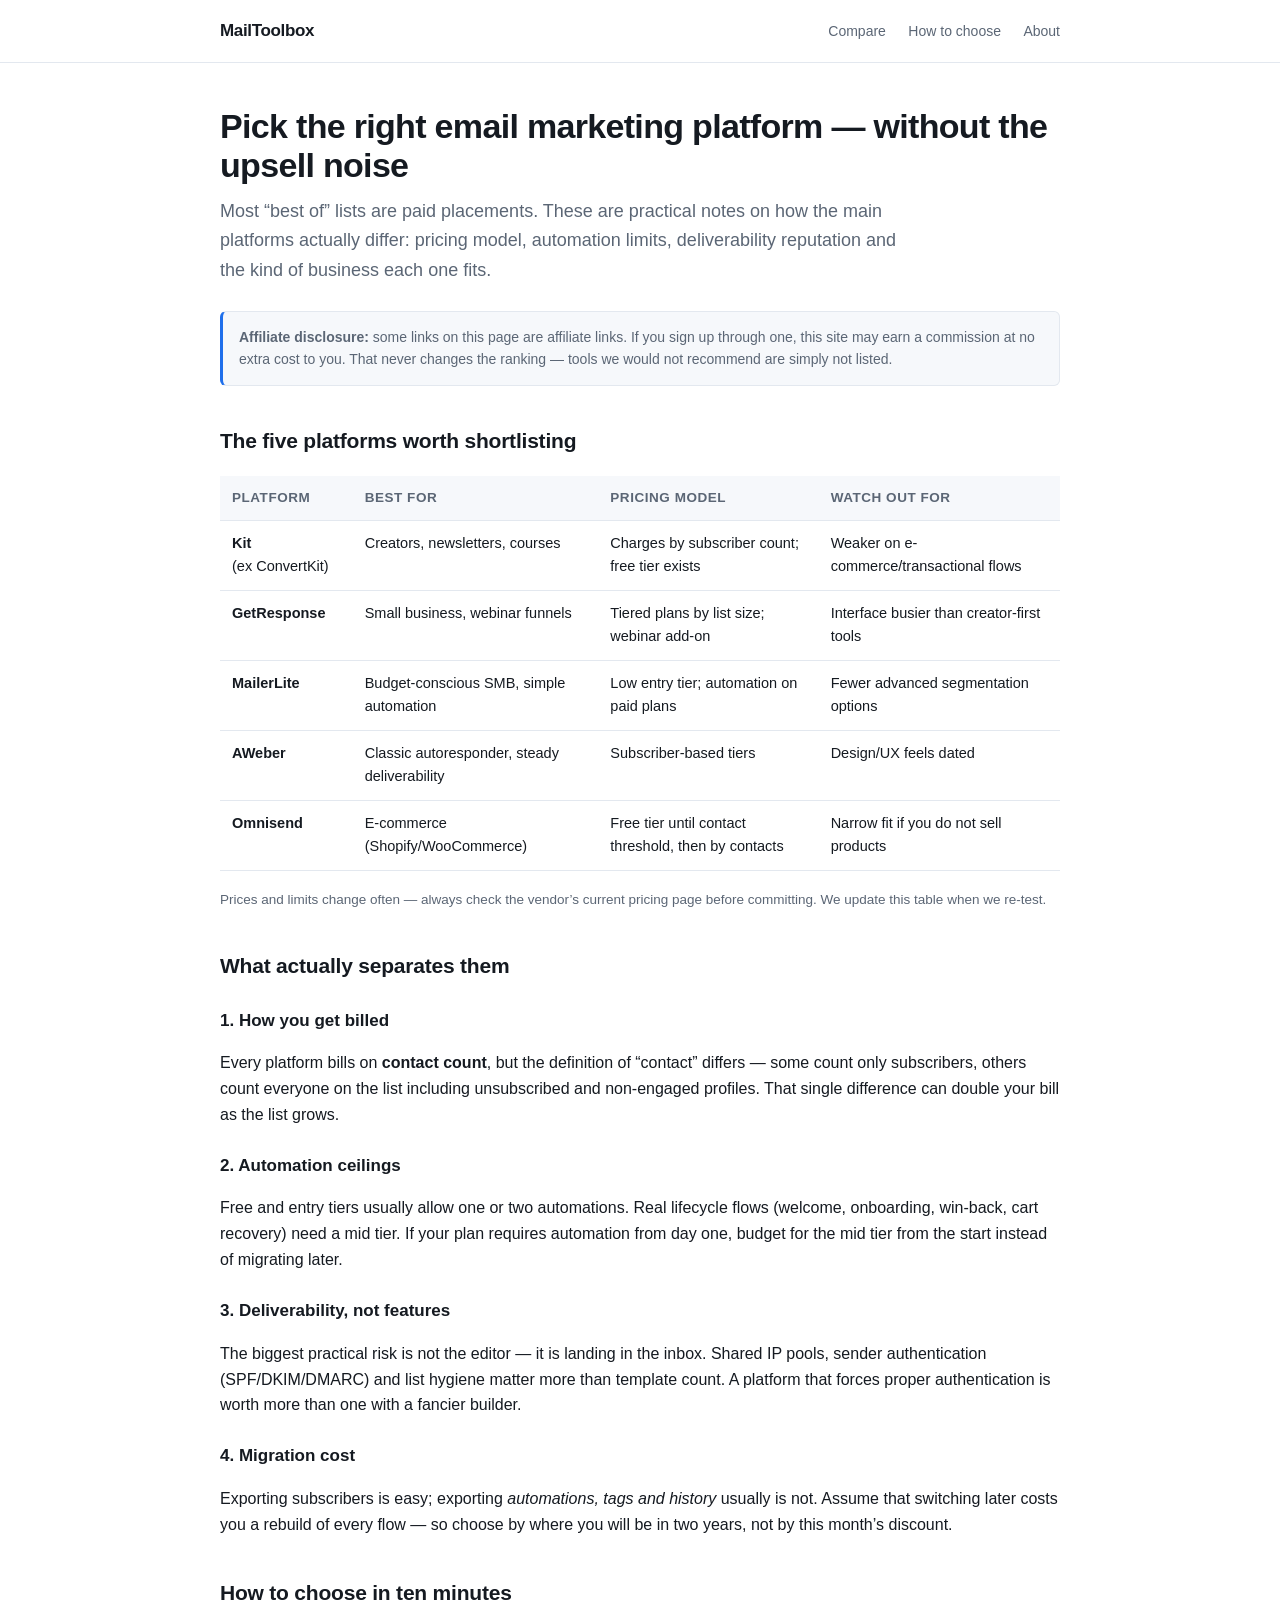
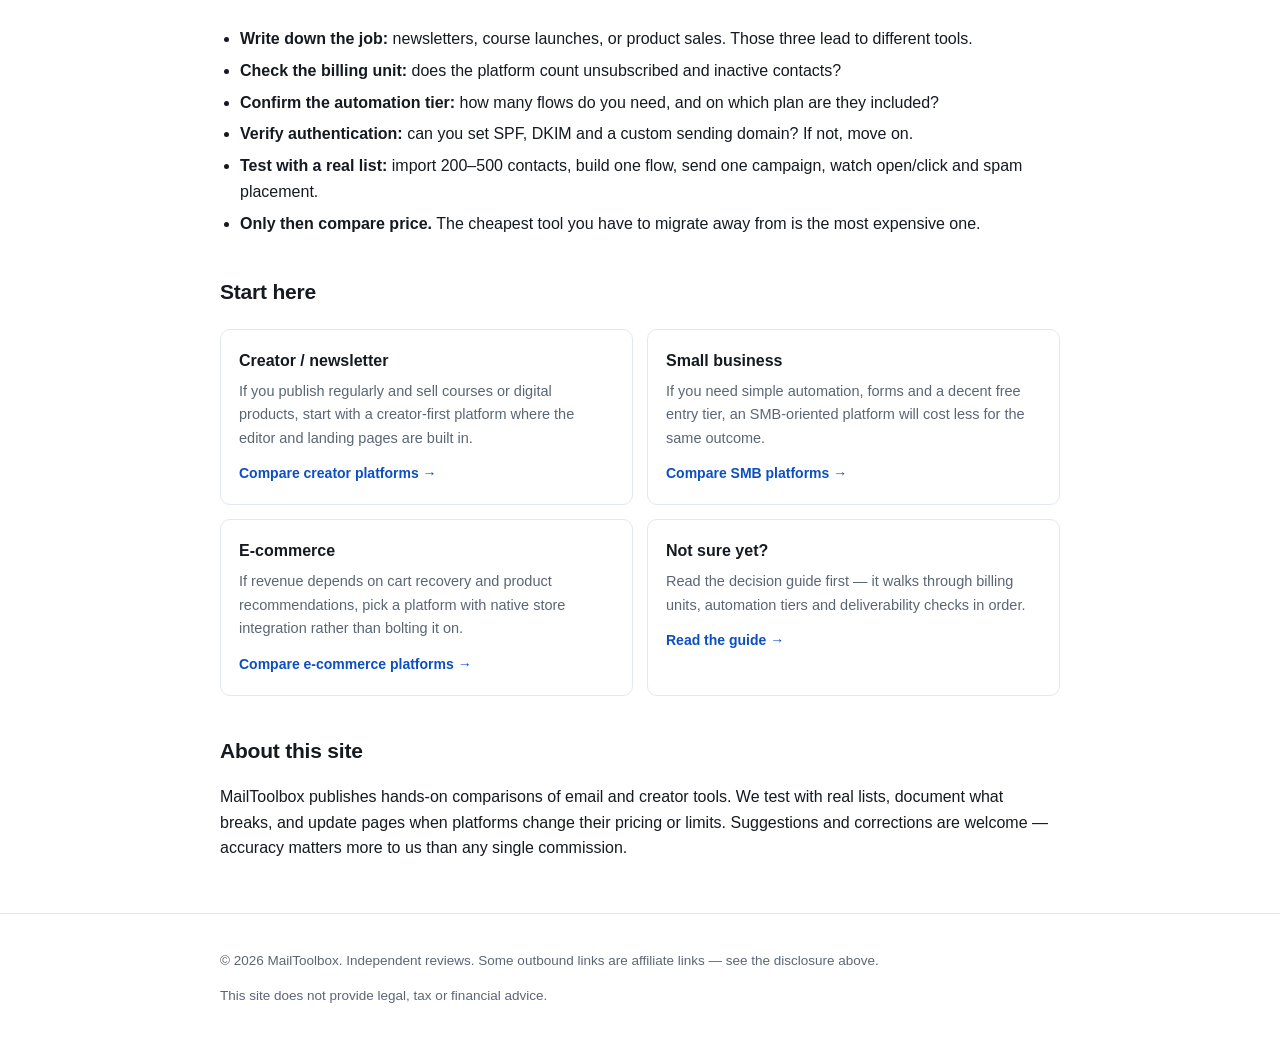
==== index.html @ 9be88c6d "PickInbox: initial site" ====
<!DOCTYPE html>
<html lang="en">
<head>
<meta charset="utf-8">
<meta name="viewport" content="width=device-width, initial-scale=1">
<title>MailToolbox — Pick the right email marketing platform (2026)</title>
<meta name="description" content="Plain-English comparisons of email marketing platforms: pricing models, deliverability, automation and who each tool actually fits. Independent, manually tested notes.">
<style>
  :root{
    --ink:#151a21; --muted:#5b6675; --line:#e3e8ef; --bg:#ffffff;
    --accent:#1f6feb; --accent-ink:#0b4fc0; --soft:#f6f8fb; --ok:#0f7b46;
  }
  *{box-sizing:border-box}
  html{-webkit-text-size-adjust:100%}
  body{margin:0;background:var(--bg);color:var(--ink);
       font:16px/1.62 -apple-system,BlinkMacSystemFont,"Segoe UI",Roboto,Helvetica,Arial,sans-serif}
  a{color:var(--accent-ink)}
  .wrap{max-width:880px;margin:0 auto;padding:0 20px}
  header{border-bottom:1px solid var(--line)}
  header .wrap{display:flex;align-items:center;justify-content:space-between;height:62px;gap:16px}
  .brand{font-weight:700;letter-spacing:-.02em;font-size:17px;text-decoration:none;color:var(--ink)}
  nav a{margin-left:18px;font-size:14px;text-decoration:none;color:var(--muted)}
  nav a:hover{color:var(--ink)}
  h1{font-size:34px;line-height:1.15;letter-spacing:-.02em;margin:44px 0 12px}
  h2{font-size:21px;letter-spacing:-.01em;margin:38px 0 10px}
  h3{font-size:17px;margin:24px 0 6px}
  .lede{font-size:18px;color:var(--muted);margin:0 0 26px;max-width:70ch}
  .note{background:var(--soft);border:1px solid var(--line);border-left:3px solid var(--accent);
        padding:14px 16px;border-radius:6px;font-size:14px;color:var(--muted);margin:22px 0}
  table{width:100%;border-collapse:collapse;margin:18px 0;font-size:14.5px}
  th,td{text-align:left;padding:11px 12px;border-bottom:1px solid var(--line);vertical-align:top}
  th{background:var(--soft);font-weight:600;font-size:13.5px;color:var(--muted);
     text-transform:uppercase;letter-spacing:.04em}
  td b{font-weight:600}
  .good{color:var(--ok);font-weight:600}
  .cards{display:grid;grid-template-columns:1fr;gap:14px;margin:20px 0 8px}
  @media(min-width:680px){.cards{grid-template-columns:1fr 1fr}}
  .card{border:1px solid var(--line);border-radius:10px;padding:18px;background:#fff}
  .card h3{margin:0 0 6px;font-size:16px}
  .card p{margin:0 0 10px;color:var(--muted);font-size:14.5px}
  .card a{font-size:14px;font-weight:600;text-decoration:none}
  .btn{display:inline-block;background:var(--accent);color:#fff;text-decoration:none;
       padding:11px 18px;border-radius:7px;font-weight:600;font-size:15px}
  .btn:hover{background:var(--accent-ink)}
  ul{padding-left:20px}
  li{margin:6px 0}
  footer{border-top:1px solid var(--line);margin-top:52px;padding:22px 0 40px;
         font-size:13.5px;color:var(--muted)}
  .small{font-size:13.5px;color:var(--muted)}
</style>
</head>
<body>

<header>
  <div class="wrap">
    <a class="brand" href="/">MailToolbox</a>
    <nav>
      <a href="#compare">Compare</a>
      <a href="#how">How to choose</a>
      <a href="#about">About</a>
    </nav>
  </div>
</header>

<main class="wrap">

  <h1>Pick the right email marketing platform — without the upsell noise</h1>
  <p class="lede">Most “best of” lists are paid placements. These are practical notes on how the
  main platforms actually differ: pricing model, automation limits, deliverability reputation
  and the kind of business each one fits.</p>

  <div class="note">
    <b>Affiliate disclosure:</b> some links on this page are affiliate links. If you sign up through
    one, this site may earn a commission at no extra cost to you. That never changes the ranking —
    tools we would not recommend are simply not listed.
  </div>

  <h2 id="compare">The five platforms worth shortlisting</h2>

  <table>
    <thead>
      <tr><th>Platform</th><th>Best for</th><th>Pricing model</th><th>Watch out for</th></tr>
    </thead>
    <tbody>
      <tr>
        <td><b>Kit</b> (ex&nbsp;ConvertKit)</td>
        <td>Creators, newsletters, courses</td>
        <td>Charges by subscriber count; free tier exists</td>
        <td>Weaker on e-commerce/transactional flows</td>
      </tr>
      <tr>
        <td><b>GetResponse</b></td>
        <td>Small business, webinar funnels</td>
        <td>Tiered plans by list size; webinar add-on</td>
        <td>Interface busier than creator-first tools</td>
      </tr>
      <tr>
        <td><b>MailerLite</b></td>
        <td>Budget-conscious SMB, simple automation</td>
        <td>Low entry tier; automation on paid plans</td>
        <td>Fewer advanced segmentation options</td>
      </tr>
      <tr>
        <td><b>AWeber</b></td>
        <td>Classic autoresponder, steady deliverability</td>
        <td>Subscriber-based tiers</td>
        <td>Design/UX feels dated</td>
      </tr>
      <tr>
        <td><b>Omnisend</b></td>
        <td>E-commerce (Shopify/WooCommerce)</td>
        <td>Free tier until contact threshold, then by contacts</td>
        <td>Narrow fit if you do not sell products</td>
      </tr>
    </tbody>
  </table>
  <p class="small">Prices and limits change often — always check the vendor’s current pricing page
  before committing. We update this table when we re-test.</p>

  <h2>What actually separates them</h2>

  <h3>1. How you get billed</h3>
  <p>Every platform bills on <b>contact count</b>, but the definition of “contact” differs — some
  count only subscribers, others count everyone on the list including unsubscribed and
  non-engaged profiles. That single difference can double your bill as the list grows.</p>

  <h3>2. Automation ceilings</h3>
  <p>Free and entry tiers usually allow one or two automations. Real lifecycle flows (welcome,
  onboarding, win-back, cart recovery) need a mid tier. If your plan requires automation from day
  one, budget for the mid tier from the start instead of migrating later.</p>

  <h3>3. Deliverability, not features</h3>
  <p>The biggest practical risk is not the editor — it is landing in the inbox. Shared IP pools,
  sender authentication (SPF/DKIM/DMARC) and list hygiene matter more than template count.
  A platform that forces proper authentication is worth more than one with a fancier builder.</p>

  <h3>4. Migration cost</h3>
  <p>Exporting subscribers is easy; exporting <i>automations, tags and history</i> usually is not.
  Assume that switching later costs you a rebuild of every flow — so choose by where you will be
  in two years, not by this month’s discount.</p>

  <h2 id="how">How to choose in ten minutes</h2>
  <ul>
    <li><b>Write down the job:</b> newsletters, course launches, or product sales. Those three lead to different tools.</li>
    <li><b>Check the billing unit:</b> does the platform count unsubscribed and inactive contacts?</li>
    <li><b>Confirm the automation tier:</b> how many flows do you need, and on which plan are they included?</li>
    <li><b>Verify authentication:</b> can you set SPF, DKIM and a custom sending domain? If not, move on.</li>
    <li><b>Test with a real list:</b> import 200–500 contacts, build one flow, send one campaign, watch open/click and spam placement.</li>
    <li><b>Only then compare price.</b> The cheapest tool you have to migrate away from is the most expensive one.</li>
  </ul>

  <h2>Start here</h2>
  <div class="cards">
    <div class="card">
      <h3>Creator / newsletter</h3>
      <p>If you publish regularly and sell courses or digital products, start with a creator-first
      platform where the editor and landing pages are built in.</p>
      <a href="#" rel="nofollow sponsored">Compare creator platforms →</a>
    </div>
    <div class="card">
      <h3>Small business</h3>
      <p>If you need simple automation, forms and a decent free entry tier, an SMB-oriented platform
      will cost less for the same outcome.</p>
      <a href="#" rel="nofollow sponsored">Compare SMB platforms →</a>
    </div>
    <div class="card">
      <h3>E-commerce</h3>
      <p>If revenue depends on cart recovery and product recommendations, pick a platform with native
      store integration rather than bolting it on.</p>
      <a href="#" rel="nofollow sponsored">Compare e-commerce platforms →</a>
    </div>
    <div class="card">
      <h3>Not sure yet?</h3>
      <p>Read the decision guide first — it walks through billing units, automation tiers and
      deliverability checks in order.</p>
      <a href="#how">Read the guide →</a>
    </div>
  </div>

  <h2 id="about">About this site</h2>
  <p>MailToolbox publishes hands-on comparisons of email and creator tools. We test with real lists,
  document what breaks, and update pages when platforms change their pricing or limits. Suggestions
  and corrections are welcome — accuracy matters more to us than any single commission.</p>

</main>

<footer>
  <div class="wrap">
    <p>© 2026 MailToolbox. Independent reviews. Some outbound links are affiliate links —
    see the disclosure above.</p>
    <p class="small">This site does not provide legal, tax or financial advice.</p>
  </div>
</footer>

</body>
</html>
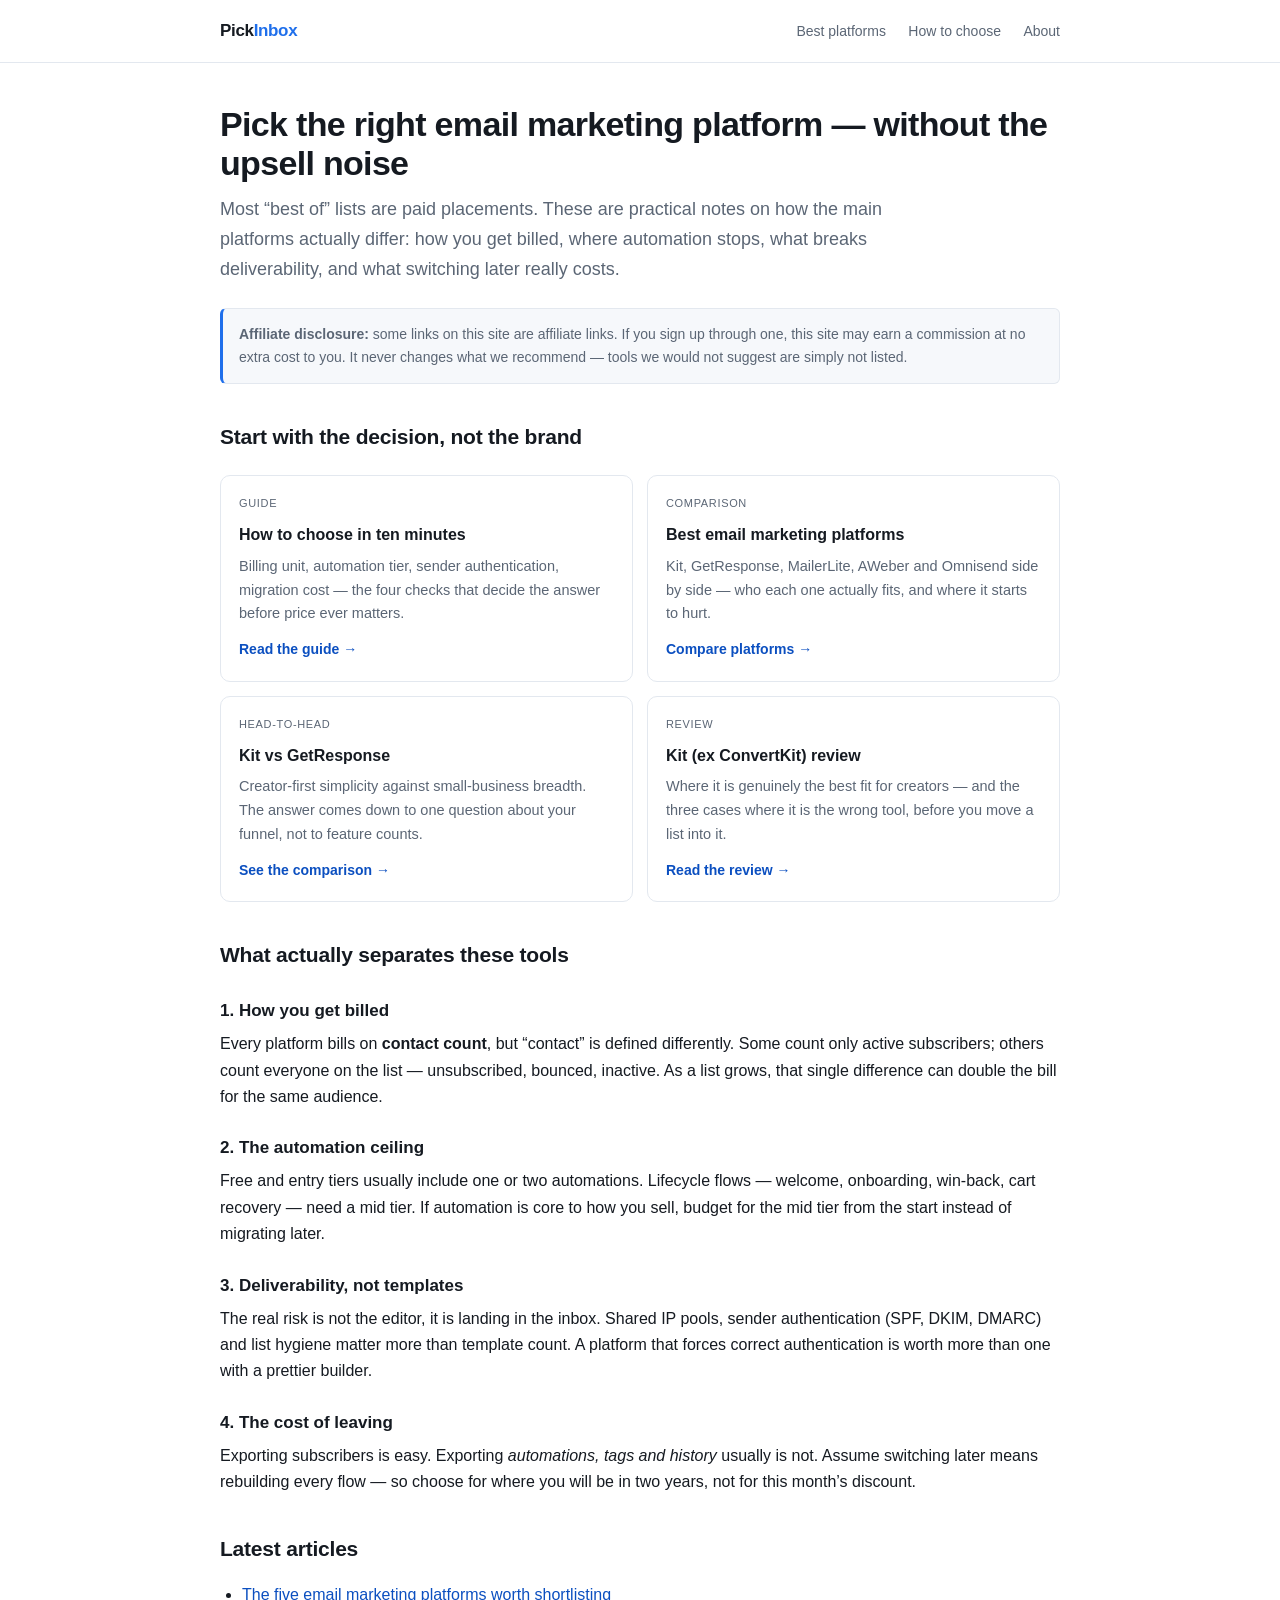
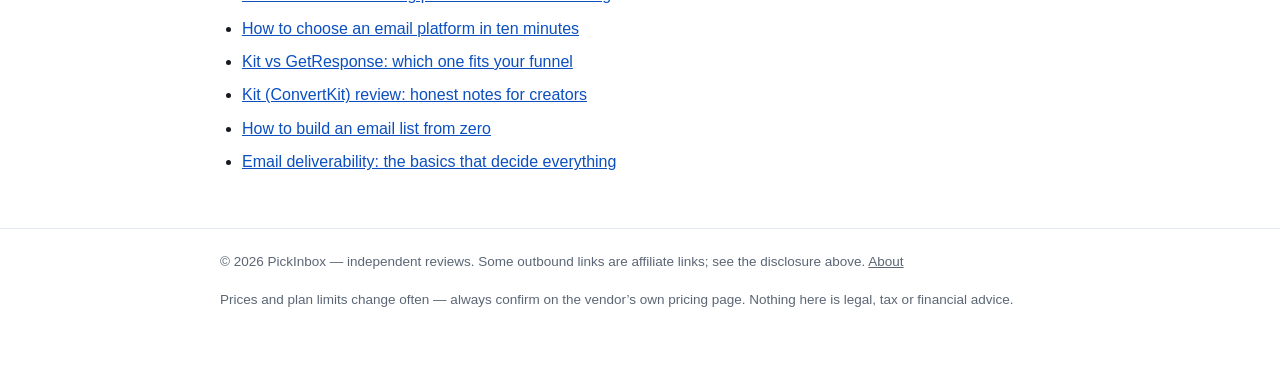
==== commit a8f9dfc4: "Add remaining guide pages, about, robots.txt and sitemap.xml" ====
--- a/index.html
+++ b/index.html
@@ -3,61 +3,20 @@
 <head>
 <meta charset="utf-8">
 <meta name="viewport" content="width=device-width, initial-scale=1">
-<title>MailToolbox — Pick the right email marketing platform (2026)</title>
-<meta name="description" content="Plain-English comparisons of email marketing platforms: pricing models, deliverability, automation and who each tool actually fits. Independent, manually tested notes.">
-<style>
-  :root{
-    --ink:#151a21; --muted:#5b6675; --line:#e3e8ef; --bg:#ffffff;
-    --accent:#1f6feb; --accent-ink:#0b4fc0; --soft:#f6f8fb; --ok:#0f7b46;
-  }
-  *{box-sizing:border-box}
-  html{-webkit-text-size-adjust:100%}
-  body{margin:0;background:var(--bg);color:var(--ink);
-       font:16px/1.62 -apple-system,BlinkMacSystemFont,"Segoe UI",Roboto,Helvetica,Arial,sans-serif}
-  a{color:var(--accent-ink)}
-  .wrap{max-width:880px;margin:0 auto;padding:0 20px}
-  header{border-bottom:1px solid var(--line)}
-  header .wrap{display:flex;align-items:center;justify-content:space-between;height:62px;gap:16px}
-  .brand{font-weight:700;letter-spacing:-.02em;font-size:17px;text-decoration:none;color:var(--ink)}
-  nav a{margin-left:18px;font-size:14px;text-decoration:none;color:var(--muted)}
-  nav a:hover{color:var(--ink)}
-  h1{font-size:34px;line-height:1.15;letter-spacing:-.02em;margin:44px 0 12px}
-  h2{font-size:21px;letter-spacing:-.01em;margin:38px 0 10px}
-  h3{font-size:17px;margin:24px 0 6px}
-  .lede{font-size:18px;color:var(--muted);margin:0 0 26px;max-width:70ch}
-  .note{background:var(--soft);border:1px solid var(--line);border-left:3px solid var(--accent);
-        padding:14px 16px;border-radius:6px;font-size:14px;color:var(--muted);margin:22px 0}
-  table{width:100%;border-collapse:collapse;margin:18px 0;font-size:14.5px}
-  th,td{text-align:left;padding:11px 12px;border-bottom:1px solid var(--line);vertical-align:top}
-  th{background:var(--soft);font-weight:600;font-size:13.5px;color:var(--muted);
-     text-transform:uppercase;letter-spacing:.04em}
-  td b{font-weight:600}
-  .good{color:var(--ok);font-weight:600}
-  .cards{display:grid;grid-template-columns:1fr;gap:14px;margin:20px 0 8px}
-  @media(min-width:680px){.cards{grid-template-columns:1fr 1fr}}
-  .card{border:1px solid var(--line);border-radius:10px;padding:18px;background:#fff}
-  .card h3{margin:0 0 6px;font-size:16px}
-  .card p{margin:0 0 10px;color:var(--muted);font-size:14.5px}
-  .card a{font-size:14px;font-weight:600;text-decoration:none}
-  .btn{display:inline-block;background:var(--accent);color:#fff;text-decoration:none;
-       padding:11px 18px;border-radius:7px;font-weight:600;font-size:15px}
-  .btn:hover{background:var(--accent-ink)}
-  ul{padding-left:20px}
-  li{margin:6px 0}
-  footer{border-top:1px solid var(--line);margin-top:52px;padding:22px 0 40px;
-         font-size:13.5px;color:var(--muted)}
-  .small{font-size:13.5px;color:var(--muted)}
-</style>
+<title>PickInbox — Choose the right email marketing platform</title>
+<meta name="description" content="Plain-English comparisons of email marketing and creator platforms: how they really differ on billing, automation, deliverability and migration cost. Independent notes, no paid placements.">
+<link rel="canonical" href="https://ostrovde.github.io/pickinbox/">
+<link rel="stylesheet" href="assets/style.css">
 </head>
 <body>
 
 <header>
   <div class="wrap">
-    <a class="brand" href="/">MailToolbox</a>
+    <a class="brand" href="index.html">Pick<span>Inbox</span></a>
     <nav>
-      <a href="#compare">Compare</a>
-      <a href="#how">How to choose</a>
-      <a href="#about">About</a>
+      <a href="best-email-marketing-platforms.html">Best platforms</a>
+      <a href="how-to-choose-email-platform.html">How to choose</a>
+      <a href="about.html">About</a>
     </nav>
   </div>
 </header>
@@ -65,132 +24,90 @@
 <main class="wrap">
 
   <h1>Pick the right email marketing platform — without the upsell noise</h1>
-  <p class="lede">Most “best of” lists are paid placements. These are practical notes on how the
-  main platforms actually differ: pricing model, automation limits, deliverability reputation
-  and the kind of business each one fits.</p>
+  <p class="lede">Most “best of” lists are paid placements. These are practical notes on how the main
+  platforms actually differ: how you get billed, where automation stops, what breaks deliverability,
+  and what switching later really costs.</p>
 
   <div class="note">
-    <b>Affiliate disclosure:</b> some links on this page are affiliate links. If you sign up through
-    one, this site may earn a commission at no extra cost to you. That never changes the ranking —
-    tools we would not recommend are simply not listed.
+    <b>Affiliate disclosure:</b> some links on this site are affiliate links. If you sign up through
+    one, this site may earn a commission at no extra cost to you. It never changes what we recommend —
+    tools we would not suggest are simply not listed.
   </div>
 
-  <h2 id="compare">The five platforms worth shortlisting</h2>
-
-  <table>
-    <thead>
-      <tr><th>Platform</th><th>Best for</th><th>Pricing model</th><th>Watch out for</th></tr>
-    </thead>
-    <tbody>
-      <tr>
-        <td><b>Kit</b> (ex&nbsp;ConvertKit)</td>
-        <td>Creators, newsletters, courses</td>
-        <td>Charges by subscriber count; free tier exists</td>
-        <td>Weaker on e-commerce/transactional flows</td>
-      </tr>
-      <tr>
-        <td><b>GetResponse</b></td>
-        <td>Small business, webinar funnels</td>
-        <td>Tiered plans by list size; webinar add-on</td>
-        <td>Interface busier than creator-first tools</td>
-      </tr>
-      <tr>
-        <td><b>MailerLite</b></td>
-        <td>Budget-conscious SMB, simple automation</td>
-        <td>Low entry tier; automation on paid plans</td>
-        <td>Fewer advanced segmentation options</td>
-      </tr>
-      <tr>
-        <td><b>AWeber</b></td>
-        <td>Classic autoresponder, steady deliverability</td>
-        <td>Subscriber-based tiers</td>
-        <td>Design/UX feels dated</td>
-      </tr>
-      <tr>
-        <td><b>Omnisend</b></td>
-        <td>E-commerce (Shopify/WooCommerce)</td>
-        <td>Free tier until contact threshold, then by contacts</td>
-        <td>Narrow fit if you do not sell products</td>
-      </tr>
-    </tbody>
-  </table>
-  <p class="small">Prices and limits change often — always check the vendor’s current pricing page
-  before committing. We update this table when we re-test.</p>
-
-  <h2>What actually separates them</h2>
-
-  <h3>1. How you get billed</h3>
-  <p>Every platform bills on <b>contact count</b>, but the definition of “contact” differs — some
-  count only subscribers, others count everyone on the list including unsubscribed and
-  non-engaged profiles. That single difference can double your bill as the list grows.</p>
-
-  <h3>2. Automation ceilings</h3>
-  <p>Free and entry tiers usually allow one or two automations. Real lifecycle flows (welcome,
-  onboarding, win-back, cart recovery) need a mid tier. If your plan requires automation from day
-  one, budget for the mid tier from the start instead of migrating later.</p>
-
-  <h3>3. Deliverability, not features</h3>
-  <p>The biggest practical risk is not the editor — it is landing in the inbox. Shared IP pools,
-  sender authentication (SPF/DKIM/DMARC) and list hygiene matter more than template count.
-  A platform that forces proper authentication is worth more than one with a fancier builder.</p>
-
-  <h3>4. Migration cost</h3>
-  <p>Exporting subscribers is easy; exporting <i>automations, tags and history</i> usually is not.
-  Assume that switching later costs you a rebuild of every flow — so choose by where you will be
-  in two years, not by this month’s discount.</p>
-
-  <h2 id="how">How to choose in ten minutes</h2>
-  <ul>
-    <li><b>Write down the job:</b> newsletters, course launches, or product sales. Those three lead to different tools.</li>
-    <li><b>Check the billing unit:</b> does the platform count unsubscribed and inactive contacts?</li>
-    <li><b>Confirm the automation tier:</b> how many flows do you need, and on which plan are they included?</li>
-    <li><b>Verify authentication:</b> can you set SPF, DKIM and a custom sending domain? If not, move on.</li>
-    <li><b>Test with a real list:</b> import 200–500 contacts, build one flow, send one campaign, watch open/click and spam placement.</li>
-    <li><b>Only then compare price.</b> The cheapest tool you have to migrate away from is the most expensive one.</li>
-  </ul>
-
-  <h2>Start here</h2>
+  <h2>Start with the decision, not the brand</h2>
   <div class="cards">
     <div class="card">
-      <h3>Creator / newsletter</h3>
-      <p>If you publish regularly and sell courses or digital products, start with a creator-first
-      platform where the editor and landing pages are built in.</p>
-      <a href="#" rel="nofollow sponsored">Compare creator platforms →</a>
+      <p class="tag">Guide</p>
+      <h3>How to choose in ten minutes</h3>
+      <p>Billing unit, automation tier, sender authentication, migration cost — the four checks that
+      decide the answer before price ever matters.</p>
+      <a href="how-to-choose-email-platform.html">Read the guide →</a>
     </div>
     <div class="card">
-      <h3>Small business</h3>
-      <p>If you need simple automation, forms and a decent free entry tier, an SMB-oriented platform
-      will cost less for the same outcome.</p>
-      <a href="#" rel="nofollow sponsored">Compare SMB platforms →</a>
+      <p class="tag">Comparison</p>
+      <h3>Best email marketing platforms</h3>
+      <p>Kit, GetResponse, MailerLite, AWeber and Omnisend side by side — who each one actually fits,
+      and where it starts to hurt.</p>
+      <a href="best-email-marketing-platforms.html">Compare platforms →</a>
     </div>
     <div class="card">
-      <h3>E-commerce</h3>
-      <p>If revenue depends on cart recovery and product recommendations, pick a platform with native
-      store integration rather than bolting it on.</p>
-      <a href="#" rel="nofollow sponsored">Compare e-commerce platforms →</a>
+      <p class="tag">Head-to-head</p>
+      <h3>Kit vs GetResponse</h3>
+      <p>Creator-first simplicity against small-business breadth. The answer comes down to one
+      question about your funnel, not to feature counts.</p>
+      <a href="kit-vs-getresponse.html">See the comparison →</a>
     </div>
     <div class="card">
-      <h3>Not sure yet?</h3>
-      <p>Read the decision guide first — it walks through billing units, automation tiers and
-      deliverability checks in order.</p>
-      <a href="#how">Read the guide →</a>
+      <p class="tag">Review</p>
+      <h3>Kit (ex ConvertKit) review</h3>
+      <p>Where it is genuinely the best fit for creators — and the three cases where it is the wrong
+      tool, before you move a list into it.</p>
+      <a href="kit-review.html">Read the review →</a>
     </div>
   </div>
 
-  <h2 id="about">About this site</h2>
-  <p>MailToolbox publishes hands-on comparisons of email and creator tools. We test with real lists,
-  document what breaks, and update pages when platforms change their pricing or limits. Suggestions
-  and corrections are welcome — accuracy matters more to us than any single commission.</p>
+  <h2>What actually separates these tools</h2>
+
+  <h3>1. How you get billed</h3>
+  <p>Every platform bills on <b>contact count</b>, but “contact” is defined differently. Some count
+  only active subscribers; others count everyone on the list — unsubscribed, bounced, inactive.
+  As a list grows, that single difference can double the bill for the same audience.</p>
+
+  <h3>2. The automation ceiling</h3>
+  <p>Free and entry tiers usually include one or two automations. Lifecycle flows — welcome,
+  onboarding, win-back, cart recovery — need a mid tier. If automation is core to how you sell,
+  budget for the mid tier from the start instead of migrating later.</p>
+
+  <h3>3. Deliverability, not templates</h3>
+  <p>The real risk is not the editor, it is landing in the inbox. Shared IP pools, sender
+  authentication (SPF, DKIM, DMARC) and list hygiene matter more than template count. A platform that
+  forces correct authentication is worth more than one with a prettier builder.</p>
+
+  <h3>4. The cost of leaving</h3>
+  <p>Exporting subscribers is easy. Exporting <i>automations, tags and history</i> usually is not.
+  Assume switching later means rebuilding every flow — so choose for where you will be in two years,
+  not for this month’s discount.</p>
+
+  <h2>Latest articles</h2>
+  <ul>
+    <li><a href="best-email-marketing-platforms.html">The five email marketing platforms worth shortlisting</a></li>
+    <li><a href="how-to-choose-email-platform.html">How to choose an email platform in ten minutes</a></li>
+    <li><a href="kit-vs-getresponse.html">Kit vs GetResponse: which one fits your funnel</a></li>
+    <li><a href="kit-review.html">Kit (ConvertKit) review: honest notes for creators</a></li>
+    <li><a href="how-to-build-an-email-list.html">How to build an email list from zero</a></li>
+    <li><a href="email-deliverability-basics.html">Email deliverability: the basics that decide everything</a></li>
+  </ul>
 
 </main>
 
 <footer>
   <div class="wrap">
-    <p>© 2026 MailToolbox. Independent reviews. Some outbound links are affiliate links —
-    see the disclosure above.</p>
-    <p class="small">This site does not provide legal, tax or financial advice.</p>
+    <p>© 2026 PickInbox — independent reviews. Some outbound links are affiliate links; see the
+    disclosure above. <a href="about.html">About</a></p>
+    <p class="small">Prices and plan limits change often — always confirm on the vendor’s own pricing
+    page. Nothing here is legal, tax or financial advice.</p>
   </div>
 </footer>
 
 </body>
-</html>+</html>
--- a/assets/style.css
+++ b/assets/style.css
@@ -0,0 +1,60 @@
+:root{
+  --ink:#151a21; --muted:#5b6675; --line:#e3e8ef; --bg:#fff; --soft:#f6f8fb;
+  --accent:#1f6feb; --accent-ink:#0b4fc0; --ok:#0f7b46; --warn:#8a5a00;
+}
+*{box-sizing:border-box}
+html{-webkit-text-size-adjust:100%}
+body{margin:0;background:var(--bg);color:var(--ink);
+     font:16px/1.65 -apple-system,BlinkMacSystemFont,"Segoe UI",Roboto,Helvetica,Arial,sans-serif}
+a{color:var(--accent-ink)}
+.wrap{max-width:880px;margin:0 auto;padding:0 20px}
+
+header{border-bottom:1px solid var(--line);position:sticky;top:0;background:rgba(255,255,255,.94);
+       backdrop-filter:saturate(160%) blur(6px);z-index:10}
+header .wrap{display:flex;align-items:center;justify-content:space-between;height:62px;gap:16px}
+.brand{font-weight:700;letter-spacing:-.02em;font-size:17px;text-decoration:none;color:var(--ink)}
+.brand span{color:var(--accent)}
+nav a{margin-left:18px;font-size:14px;text-decoration:none;color:var(--muted);white-space:nowrap}
+nav a:hover{color:var(--ink)}
+
+h1{font-size:34px;line-height:1.15;letter-spacing:-.02em;margin:42px 0 12px}
+h2{font-size:21px;letter-spacing:-.01em;margin:36px 0 10px}
+h3{font-size:17px;margin:24px 0 6px}
+p{margin:0 0 16px}
+.lede{font-size:18px;color:var(--muted);margin:0 0 24px;max-width:70ch}
+.kicker{text-transform:uppercase;letter-spacing:.08em;font-size:12px;font-weight:700;
+        color:var(--accent);margin:36px 0 8px}
+
+.note{background:var(--soft);border:1px solid var(--line);border-left:3px solid var(--accent);
+      padding:14px 16px;border-radius:6px;font-size:14px;color:var(--muted);margin:22px 0}
+.note.warn{border-left-color:var(--warn)}
+
+table{width:100%;border-collapse:collapse;margin:18px 0;font-size:14.5px;overflow-x:auto;display:block}
+@media(min-width:700px){table{display:table}}
+th,td{text-align:left;padding:11px 12px;border-bottom:1px solid var(--line);vertical-align:top}
+th{background:var(--soft);font-weight:600;font-size:13px;color:var(--muted);
+   text-transform:uppercase;letter-spacing:.04em}
+.good{color:var(--ok);font-weight:600}
+
+.cards{display:grid;grid-template-columns:1fr;gap:14px;margin:20px 0 8px}
+@media(min-width:680px){.cards{grid-template-columns:1fr 1fr}}
+.card{border:1px solid var(--line);border-radius:10px;padding:18px;background:#fff}
+.card h3{margin:0 0 6px;font-size:16px}
+.card p{margin:0 0 10px;color:var(--muted);font-size:14.5px}
+.card a{font-size:14px;font-weight:600;text-decoration:none}
+.card .tag{font-size:11px;text-transform:uppercase;letter-spacing:.06em;color:var(--muted)}
+
+ul,ol{padding-left:22px}
+li{margin:7px 0}
+.small{font-size:13.5px;color:var(--muted)}
+.article{max-width:760px}
+.article h2{margin-top:34px}
+.article ul,.article ol{margin-bottom:18px}
+.toc{background:var(--soft);border:1px solid var(--line);border-radius:8px;padding:14px 18px;margin:24px 0}
+.toc ul{margin:6px 0 0}
+.btn{display:inline-block;background:var(--accent);color:#fff;text-decoration:none;
+     padding:11px 18px;border-radius:7px;font-weight:600;font-size:15px}
+.btn:hover{background:var(--accent-ink)}
+hr{border:0;border-top:1px solid var(--line);margin:32px 0}
+footer{border-top:1px solid var(--line);margin-top:52px;padding:22px 0 40px;font-size:13.5px;color:var(--muted)}
+footer a{color:var(--muted)}
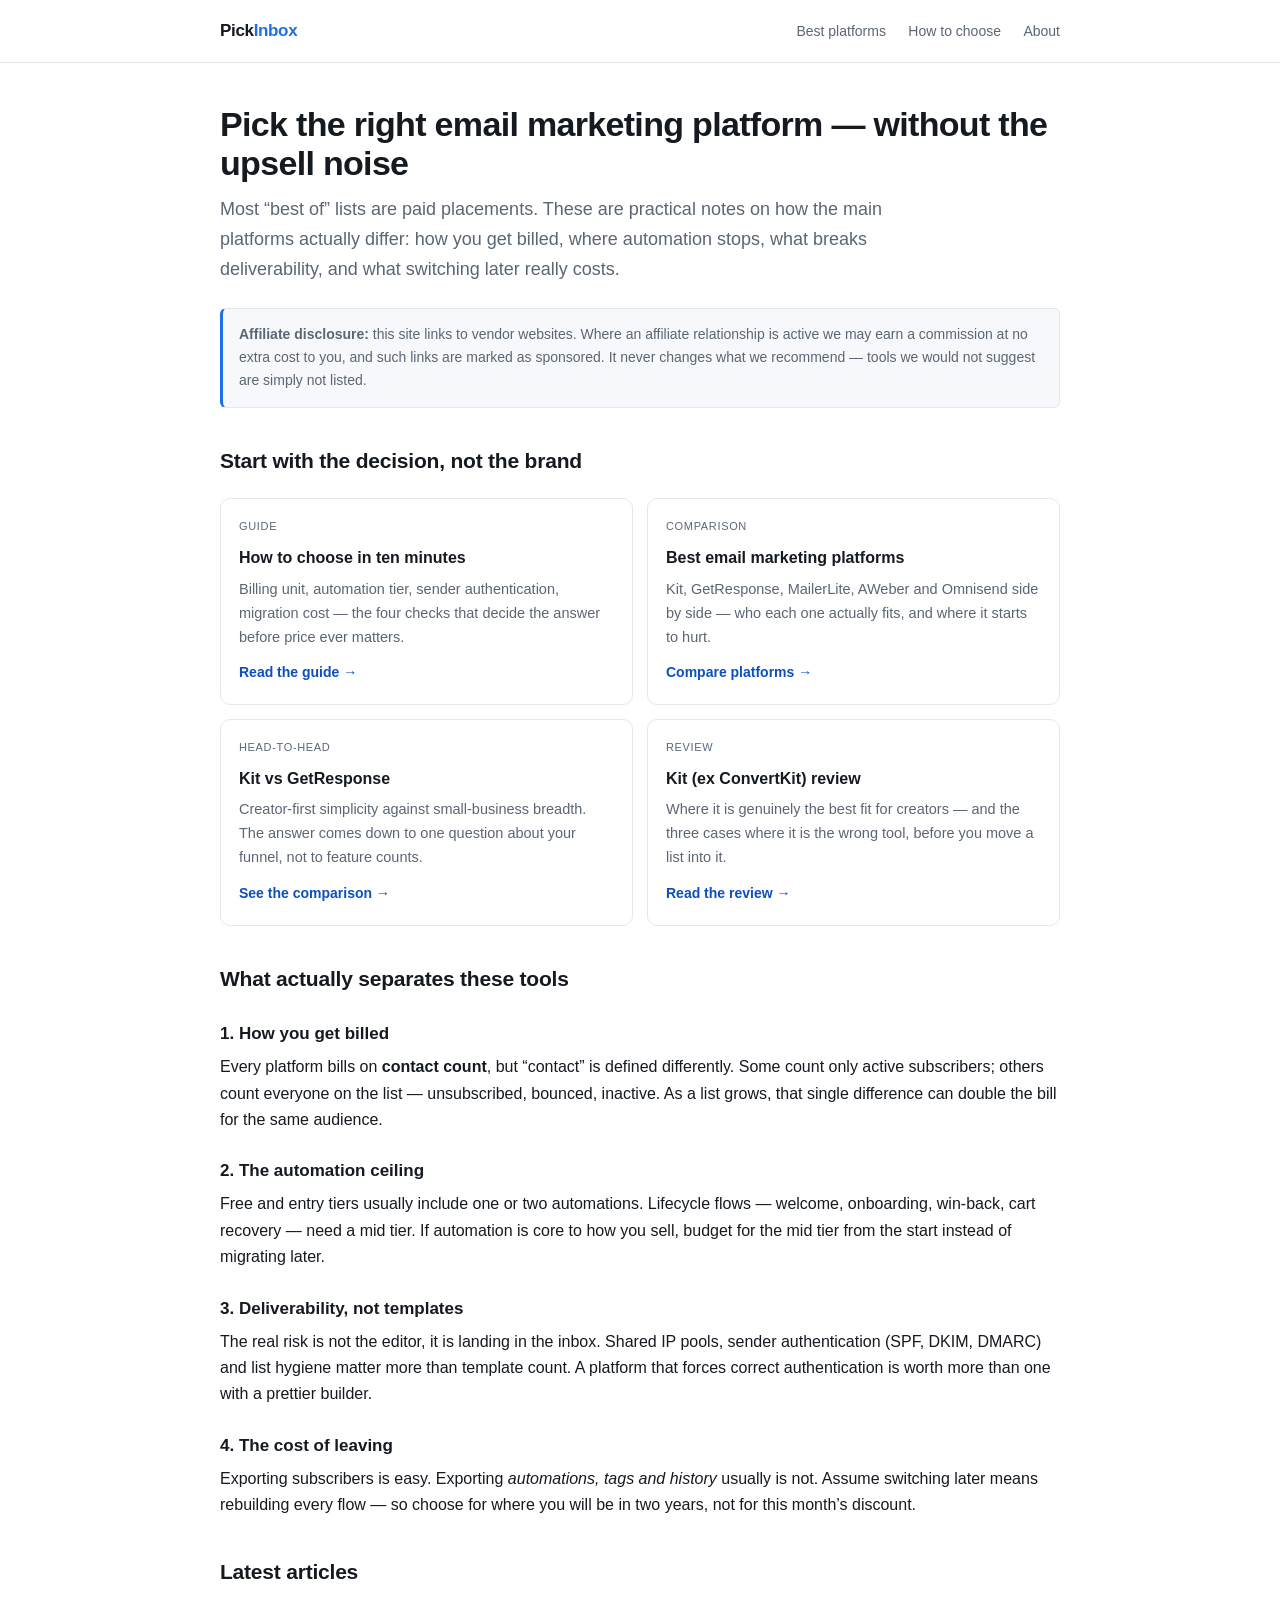
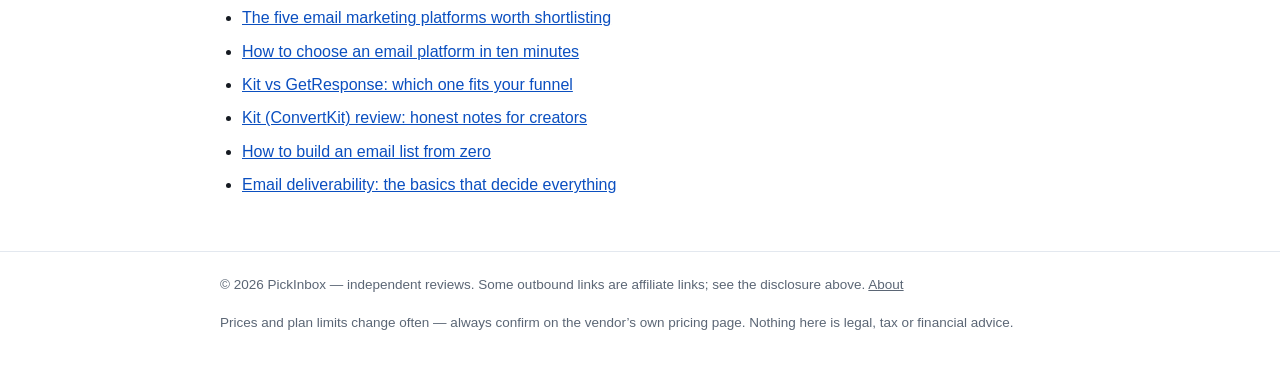
==== commit 02dbd003: "Add outbound-link registry, official-site blocks, honest disclosure wording" ====
--- a/index.html
+++ b/index.html
@@ -29,9 +29,9 @@
   and what switching later really costs.</p>
 
   <div class="note">
-    <b>Affiliate disclosure:</b> some links on this site are affiliate links. If you sign up through
-    one, this site may earn a commission at no extra cost to you. It never changes what we recommend —
-    tools we would not suggest are simply not listed.
+    <b>Affiliate disclosure:</b> this site links to vendor websites. Where an affiliate relationship
+    is active we may earn a commission at no extra cost to you, and such links are marked as
+    sponsored. It never changes what we recommend — tools we would not suggest are simply not listed.
   </div>
 
   <h2>Start with the decision, not the brand</h2>
@@ -109,5 +109,6 @@
   </div>
 </footer>
 
+<script src="assets/links.js" defer></script>
 </body>
 </html>
--- a/assets/style.css
+++ b/assets/style.css
@@ -56,5 +56,11 @@
      padding:11px 18px;border-radius:7px;font-weight:600;font-size:15px}
 .btn:hover{background:var(--accent-ink)}
 hr{border:0;border-top:1px solid var(--line);margin:32px 0}
+ul.vendors{list-style:none;padding-left:0;margin:18px 0}
+ul.vendors li{padding:11px 0;border-top:1px solid var(--line);margin:0;font-size:15px}
+ul.vendors li:first-child{border-top:0}
+ul.vendors a{font-weight:600}
+code{background:var(--soft);border:1px solid var(--line);border-radius:4px;padding:1px 5px;
+     font-size:13.5px}
 footer{border-top:1px solid var(--line);margin-top:52px;padding:22px 0 40px;font-size:13.5px;color:var(--muted)}
 footer a{color:var(--muted)}
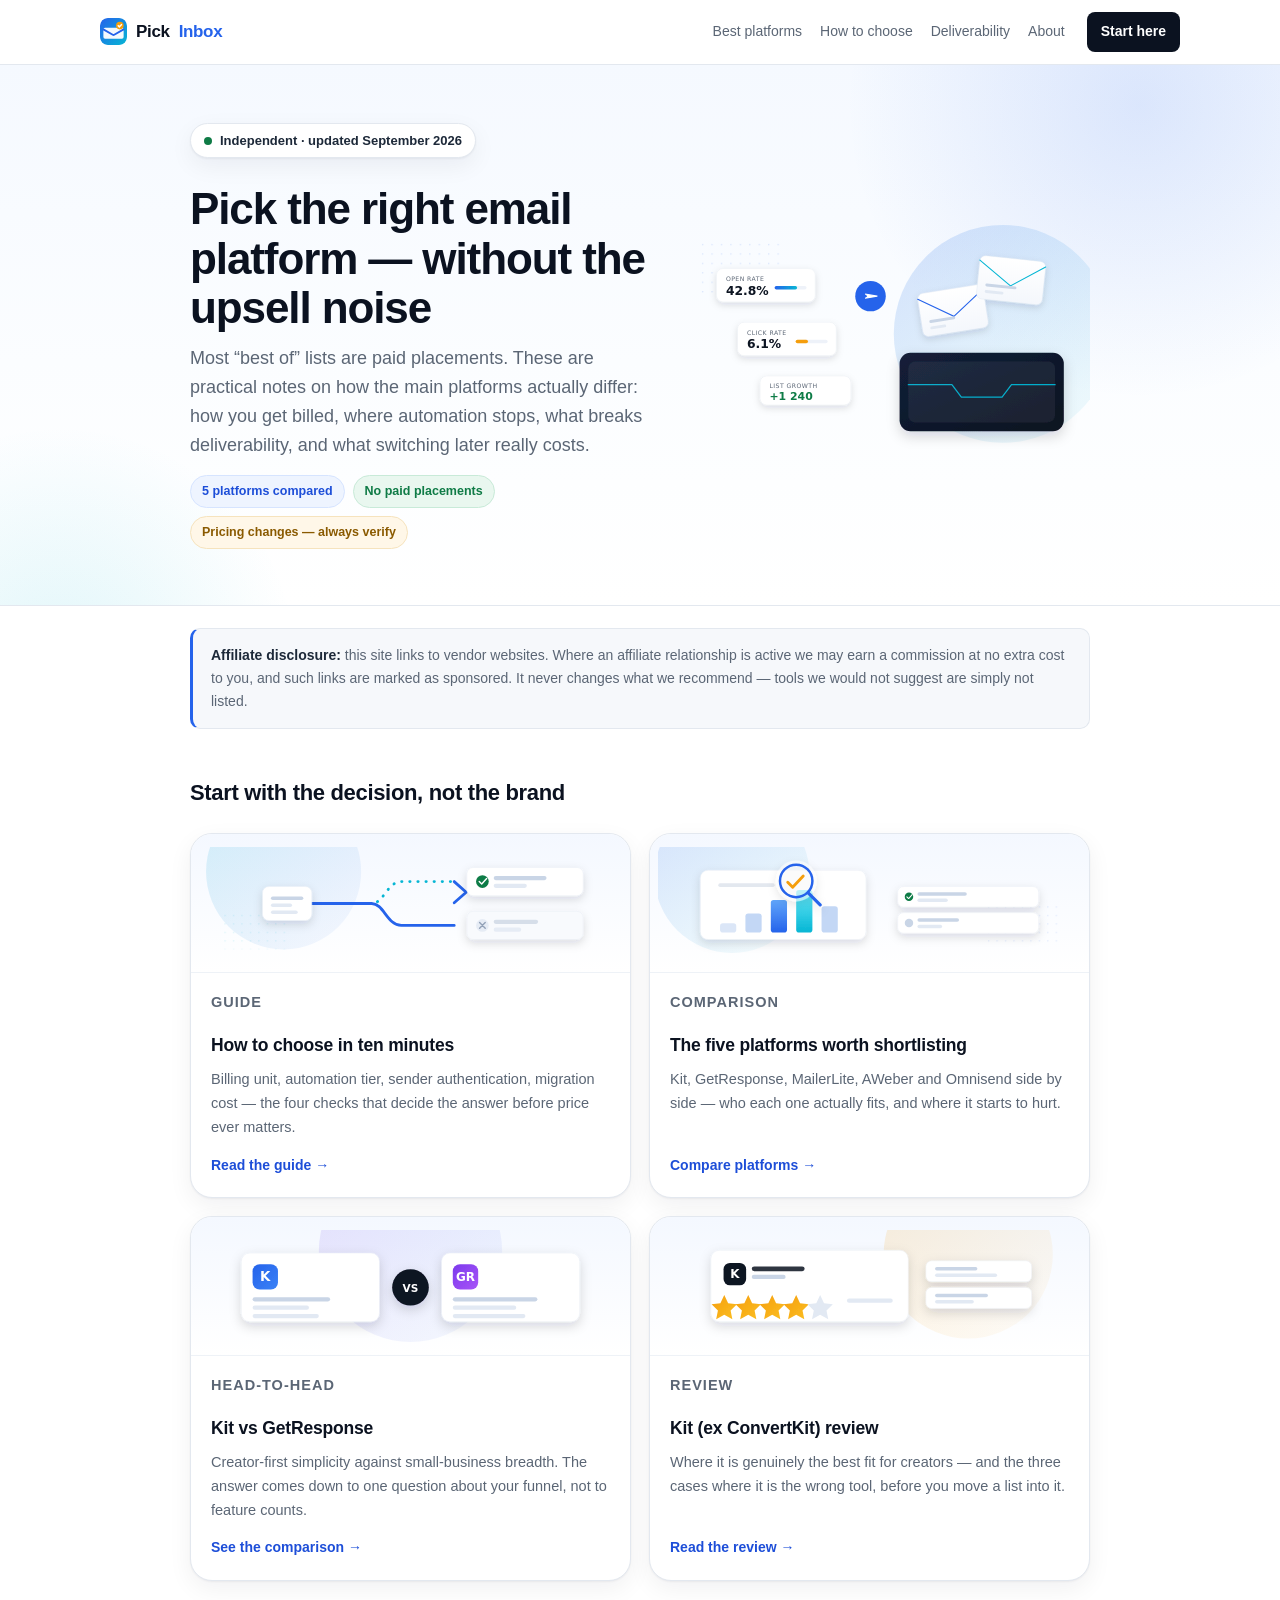
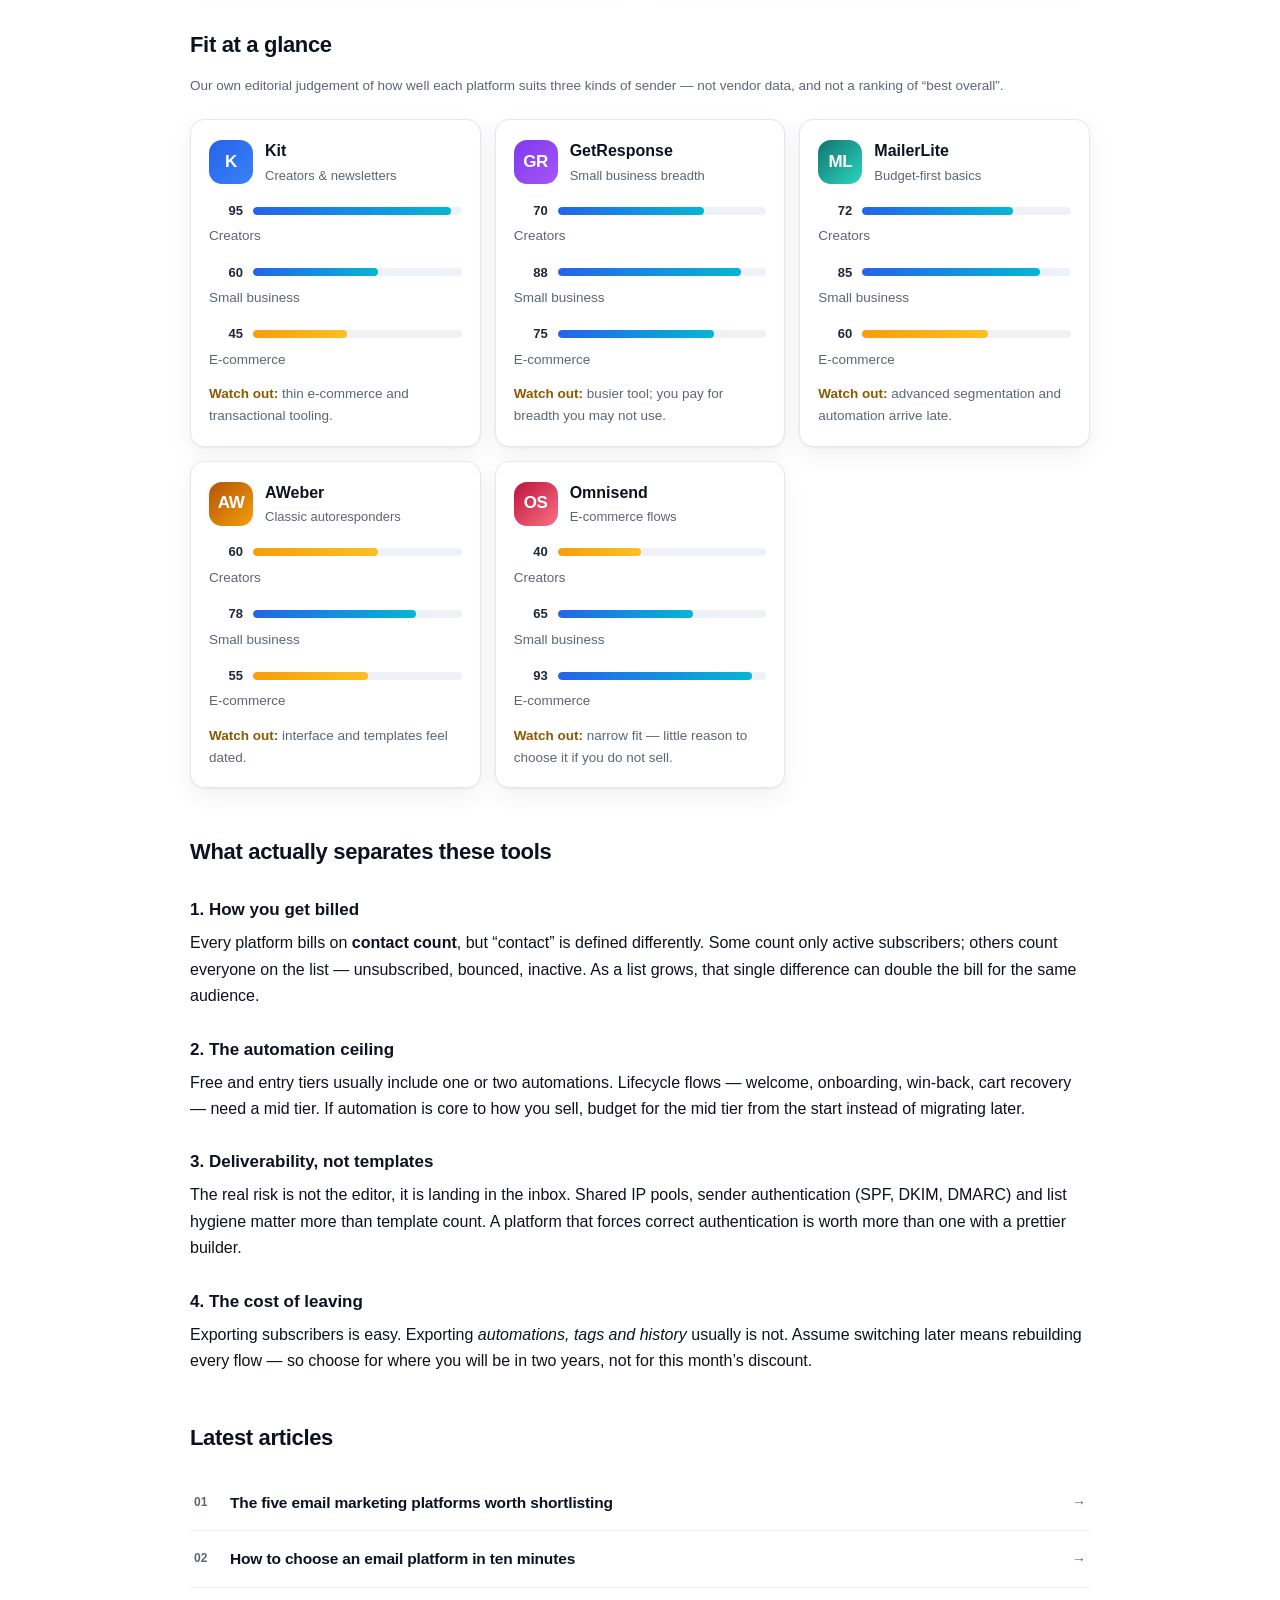
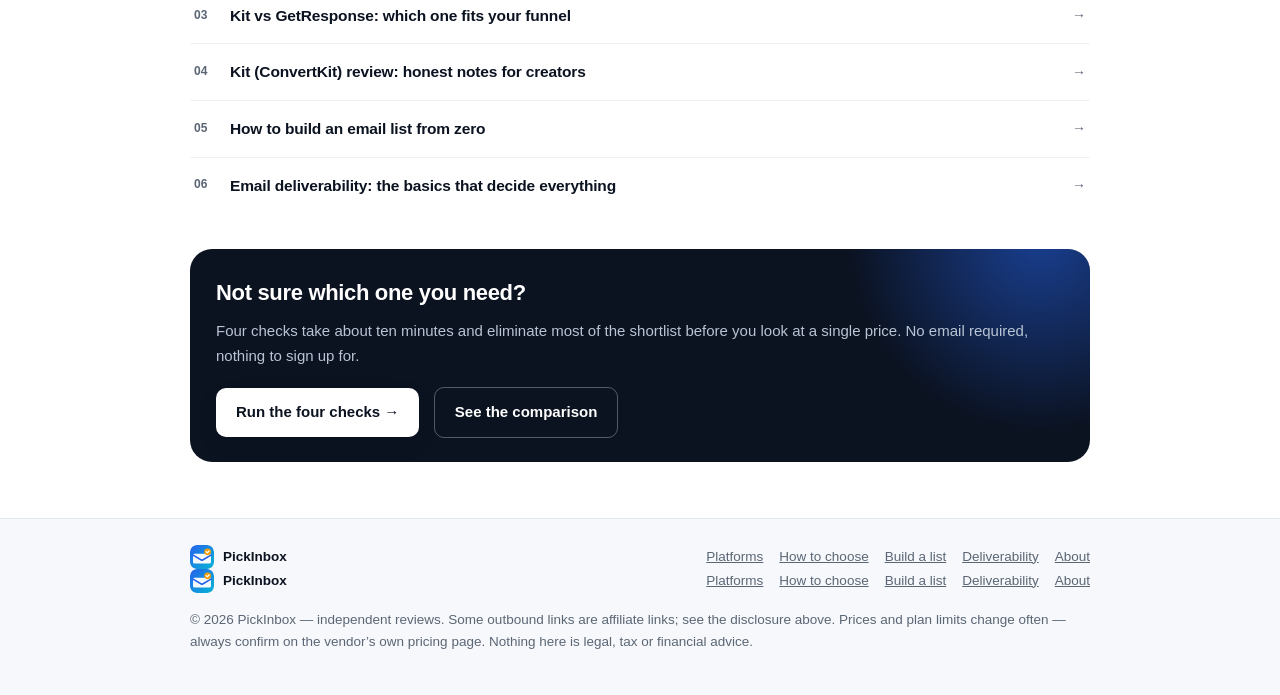
==== commit 90dc095b: "Visual layer: hero art, page banners, fit tiles, score bars, og cover, favicon" ====
--- a/index.html
+++ b/index.html
@@ -3,30 +3,55 @@
 <head>
 <meta charset="utf-8">
 <meta name="viewport" content="width=device-width, initial-scale=1">
-<title>PickInbox — Choose the right email marketing platform</title>
+<title>PickInbox — choose the right email marketing platform</title>
 <meta name="description" content="Plain-English comparisons of email marketing and creator platforms: how they really differ on billing, automation, deliverability and migration cost. Independent notes, no paid placements.">
 <link rel="canonical" href="https://ostrovde.github.io/pickinbox/">
+<link rel="icon" href="assets/img/favicon.svg" type="image/svg+xml">
+<meta property="og:type" content="website">
+<meta property="og:title" content="PickInbox — choose the right email marketing platform">
+<meta property="og:description" content="How the main email platforms actually differ: billing unit, automation ceiling, deliverability, and what leaving costs.">
+<meta property="og:image" content="https://ostrovde.github.io/pickinbox/assets/img/og-cover.png">
+<meta property="og:url" content="https://ostrovde.github.io/pickinbox/">
+<meta name="twitter:card" content="summary_large_image">
 <link rel="stylesheet" href="assets/style.css">
 </head>
 <body>
 
 <header>
-  <div class="wrap">
-    <a class="brand" href="index.html">Pick<span>Inbox</span></a>
+  <div class="wrap-wide">
+    <a class="brand" href="index.html"><img src="assets/img/favicon.svg" alt="">Pick<span>Inbox</span></a>
     <nav>
       <a href="best-email-marketing-platforms.html">Best platforms</a>
       <a href="how-to-choose-email-platform.html">How to choose</a>
+      <a href="email-deliverability-basics.html">Deliverability</a>
       <a href="about.html">About</a>
+      <a class="cta-nav" href="how-to-choose-email-platform.html">Start here</a>
     </nav>
   </div>
 </header>
 
+<section class="band">
+  <div class="wrap band-in">
+    <div>
+      <p class="hchip"><i></i> Independent · updated September 2026</p>
+      <h1>Pick the right email platform — without the upsell noise</h1>
+      <p class="lede">Most “best of” lists are paid placements. These are practical notes on how the
+      main platforms actually differ: how you get billed, where automation stops, what breaks
+      deliverability, and what switching later really costs.</p>
+      <div class="badges">
+        <span class="badge">5 platforms compared</span>
+        <span class="badge ok">No paid placements</span>
+        <span class="badge warm">Pricing changes — always verify</span>
+      </div>
+    </div>
+    <figure class="band-art">
+      <img src="assets/img/hero-inbox.svg" width="1120" height="620"
+           alt="Message cards flying into an inbox tray, with open-rate, click-rate and list-growth metrics">
+    </figure>
+  </div>
+</section>
+
 <main class="wrap">
-
-  <h1>Pick the right email marketing platform — without the upsell noise</h1>
-  <p class="lede">Most “best of” lists are paid placements. These are practical notes on how the main
-  platforms actually differ: how you get billed, where automation stops, what breaks deliverability,
-  and what switching later really costs.</p>
 
   <div class="note">
     <b>Affiliate disclosure:</b> this site links to vendor websites. Where an affiliate relationship
@@ -37,32 +62,119 @@
   <h2>Start with the decision, not the brand</h2>
   <div class="cards">
     <div class="card">
-      <p class="tag">Guide</p>
-      <h3>How to choose in ten minutes</h3>
-      <p>Billing unit, automation tier, sender authentication, migration cost — the four checks that
-      decide the answer before price ever matters.</p>
-      <a href="how-to-choose-email-platform.html">Read the guide →</a>
-    </div>
-    <div class="card">
-      <p class="tag">Comparison</p>
-      <h3>Best email marketing platforms</h3>
-      <p>Kit, GetResponse, MailerLite, AWeber and Omnisend side by side — who each one actually fits,
-      and where it starts to hurt.</p>
-      <a href="best-email-marketing-platforms.html">Compare platforms →</a>
-    </div>
-    <div class="card">
-      <p class="tag">Head-to-head</p>
-      <h3>Kit vs GetResponse</h3>
-      <p>Creator-first simplicity against small-business breadth. The answer comes down to one
-      question about your funnel, not to feature counts.</p>
-      <a href="kit-vs-getresponse.html">See the comparison →</a>
-    </div>
-    <div class="card">
-      <p class="tag">Review</p>
-      <h3>Kit (ex ConvertKit) review</h3>
-      <p>Where it is genuinely the best fit for creators — and the three cases where it is the wrong
-      tool, before you move a list into it.</p>
-      <a href="kit-review.html">Read the review →</a>
+      <a class="thumb" href="how-to-choose-email-platform.html"><img src="assets/img/g-choose.svg"
+         width="1200" height="320" alt=""></a>
+      <div class="body">
+        <p class="tag">Guide</p>
+        <h3>How to choose in ten minutes</h3>
+        <p>Billing unit, automation tier, sender authentication, migration cost — the four checks that
+        decide the answer before price ever matters.</p>
+        <a class="more" href="how-to-choose-email-platform.html">Read the guide →</a>
+      </div>
+    </div>
+    <div class="card">
+      <a class="thumb" href="best-email-marketing-platforms.html"><img src="assets/img/g-compare.svg"
+         width="1200" height="320" alt=""></a>
+      <div class="body">
+        <p class="tag">Comparison</p>
+        <h3>The five platforms worth shortlisting</h3>
+        <p>Kit, GetResponse, MailerLite, AWeber and Omnisend side by side — who each one actually
+        fits, and where it starts to hurt.</p>
+        <a class="more" href="best-email-marketing-platforms.html">Compare platforms →</a>
+      </div>
+    </div>
+    <div class="card">
+      <a class="thumb" href="kit-vs-getresponse.html"><img src="assets/img/g-duel.svg"
+         width="1200" height="320" alt=""></a>
+      <div class="body">
+        <p class="tag">Head-to-head</p>
+        <h3>Kit vs GetResponse</h3>
+        <p>Creator-first simplicity against small-business breadth. The answer comes down to one
+        question about your funnel, not to feature counts.</p>
+        <a class="more" href="kit-vs-getresponse.html">See the comparison →</a>
+      </div>
+    </div>
+    <div class="card">
+      <a class="thumb" href="kit-review.html"><img src="assets/img/g-review.svg"
+         width="1200" height="320" alt=""></a>
+      <div class="body">
+        <p class="tag">Review</p>
+        <h3>Kit (ex ConvertKit) review</h3>
+        <p>Where it is genuinely the best fit for creators — and the three cases where it is the wrong
+        tool, before you move a list into it.</p>
+        <a class="more" href="kit-review.html">Read the review →</a>
+      </div>
+    </div>
+  </div>
+
+  <h2>Fit at a glance</h2>
+  <p class="small">Our own editorial judgement of how well each platform suits three kinds of sender —
+  not vendor data, and not a ranking of “best overall”.</p>
+  <div class="tiles">
+    <div class="tile">
+      <div class="tile-top">
+        <span class="mono kit">K</span>
+        <div><h3>Kit</h3><p class="for">Creators &amp; newsletters</p></div>
+      </div>
+      <div class="score"><span class="val">95</span><span class="track"><span class="fill" style="width:95%"></span></span></div>
+      <p class="small" style="margin:4px 0 8px">Creators</p>
+      <div class="score"><span class="val">60</span><span class="track"><span class="fill" style="width:60%"></span></span></div>
+      <p class="small" style="margin:4px 0 8px">Small business</p>
+      <div class="score"><span class="val">45</span><span class="track"><span class="fill warm" style="width:45%"></span></span></div>
+      <p class="small" style="margin:4px 0 0">E-commerce</p>
+      <p class="hurt"><b>Watch out:</b> thin e-commerce and transactional tooling.</p>
+    </div>
+    <div class="tile">
+      <div class="tile-top">
+        <span class="mono gr">GR</span>
+        <div><h3>GetResponse</h3><p class="for">Small business breadth</p></div>
+      </div>
+      <div class="score"><span class="val">70</span><span class="track"><span class="fill" style="width:70%"></span></span></div>
+      <p class="small" style="margin:4px 0 8px">Creators</p>
+      <div class="score"><span class="val">88</span><span class="track"><span class="fill" style="width:88%"></span></span></div>
+      <p class="small" style="margin:4px 0 8px">Small business</p>
+      <div class="score"><span class="val">75</span><span class="track"><span class="fill" style="width:75%"></span></span></div>
+      <p class="small" style="margin:4px 0 0">E-commerce</p>
+      <p class="hurt"><b>Watch out:</b> busier tool; you pay for breadth you may not use.</p>
+    </div>
+    <div class="tile">
+      <div class="tile-top">
+        <span class="mono ml">ML</span>
+        <div><h3>MailerLite</h3><p class="for">Budget-first basics</p></div>
+      </div>
+      <div class="score"><span class="val">72</span><span class="track"><span class="fill" style="width:72%"></span></span></div>
+      <p class="small" style="margin:4px 0 8px">Creators</p>
+      <div class="score"><span class="val">85</span><span class="track"><span class="fill" style="width:85%"></span></span></div>
+      <p class="small" style="margin:4px 0 8px">Small business</p>
+      <div class="score"><span class="val">60</span><span class="track"><span class="fill warm" style="width:60%"></span></span></div>
+      <p class="small" style="margin:4px 0 0">E-commerce</p>
+      <p class="hurt"><b>Watch out:</b> advanced segmentation and automation arrive late.</p>
+    </div>
+    <div class="tile">
+      <div class="tile-top">
+        <span class="mono aw">AW</span>
+        <div><h3>AWeber</h3><p class="for">Classic autoresponders</p></div>
+      </div>
+      <div class="score"><span class="val">60</span><span class="track"><span class="fill warm" style="width:60%"></span></span></div>
+      <p class="small" style="margin:4px 0 8px">Creators</p>
+      <div class="score"><span class="val">78</span><span class="track"><span class="fill" style="width:78%"></span></span></div>
+      <p class="small" style="margin:4px 0 8px">Small business</p>
+      <div class="score"><span class="val">55</span><span class="track"><span class="fill warm" style="width:55%"></span></span></div>
+      <p class="small" style="margin:4px 0 0">E-commerce</p>
+      <p class="hurt"><b>Watch out:</b> interface and templates feel dated.</p>
+    </div>
+    <div class="tile">
+      <div class="tile-top">
+        <span class="mono os">OS</span>
+        <div><h3>Omnisend</h3><p class="for">E-commerce flows</p></div>
+      </div>
+      <div class="score"><span class="val">40</span><span class="track"><span class="fill warm" style="width:40%"></span></span></div>
+      <p class="small" style="margin:4px 0 8px">Creators</p>
+      <div class="score"><span class="val">65</span><span class="track"><span class="fill" style="width:65%"></span></span></div>
+      <p class="small" style="margin:4px 0 8px">Small business</p>
+      <div class="score"><span class="val">93</span><span class="track"><span class="fill" style="width:93%"></span></span></div>
+      <p class="small" style="margin:4px 0 0">E-commerce</p>
+      <p class="hurt"><b>Watch out:</b> narrow fit — little reason to choose it if you do not sell.</p>
     </div>
   </div>
 
@@ -89,23 +201,62 @@
   not for this month’s discount.</p>
 
   <h2>Latest articles</h2>
-  <ul>
-    <li><a href="best-email-marketing-platforms.html">The five email marketing platforms worth shortlisting</a></li>
-    <li><a href="how-to-choose-email-platform.html">How to choose an email platform in ten minutes</a></li>
-    <li><a href="kit-vs-getresponse.html">Kit vs GetResponse: which one fits your funnel</a></li>
-    <li><a href="kit-review.html">Kit (ConvertKit) review: honest notes for creators</a></li>
-    <li><a href="how-to-build-an-email-list.html">How to build an email list from zero</a></li>
-    <li><a href="email-deliverability-basics.html">Email deliverability: the basics that decide everything</a></li>
+  <ul class="artlist">
+    <li><a href="best-email-marketing-platforms.html"><span class="num">01</span>
+      <span class="t">The five email marketing platforms worth shortlisting</span>
+      <span class="arrow">→</span></a></li>
+    <li><a href="how-to-choose-email-platform.html"><span class="num">02</span>
+      <span class="t">How to choose an email platform in ten minutes</span>
+      <span class="arrow">→</span></a></li>
+    <li><a href="kit-vs-getresponse.html"><span class="num">03</span>
+      <span class="t">Kit vs GetResponse: which one fits your funnel</span>
+      <span class="arrow">→</span></a></li>
+    <li><a href="kit-review.html"><span class="num">04</span>
+      <span class="t">Kit (ConvertKit) review: honest notes for creators</span>
+      <span class="arrow">→</span></a></li>
+    <li><a href="how-to-build-an-email-list.html"><span class="num">05</span>
+      <span class="t">How to build an email list from zero</span>
+      <span class="arrow">→</span></a></li>
+    <li><a href="email-deliverability-basics.html"><span class="num">06</span>
+      <span class="t">Email deliverability: the basics that decide everything</span>
+      <span class="arrow">→</span></a></li>
   </ul>
+
+  <div class="cta">
+    <h2>Not sure which one you need?</h2>
+    <p>Four checks take about ten minutes and eliminate most of the shortlist before you look at a
+    single price. No email required, nothing to sign up for.</p>
+    <a class="btn btn-light" href="how-to-choose-email-platform.html">Run the four checks →</a>
+    <a class="btn btn-ghost" href="best-email-marketing-platforms.html">See the comparison</a>
+  </div>
 
 </main>
 
 <footer>
   <div class="wrap">
-    <p>© 2026 PickInbox — independent reviews. Some outbound links are affiliate links; see the
-    disclosure above. <a href="about.html">About</a></p>
-    <p class="small">Prices and plan limits change often — always confirm on the vendor’s own pricing
-    page. Nothing here is legal, tax or financial advice.</p>
+    <div class="foot-in">
+      <span class="foot-brand"><img src="assets/img/favicon.svg" alt="">PickInbox</span>
+      <span class="foot-links">
+        <a href="best-email-marketing-platforms.html">Platforms</a>
+        <a href="how-to-choose-email-platform.html">How to choose</a>
+        <a href="how-to-build-an-email-list.html">Build a list</a>
+        <a href="email-deliverability-basics.html">Deliverability</a>
+        <a href="about.html">About</a>
+      </span>
+    </div>
+    <div class="foot-in">
+      <span class="foot-brand"><img src="assets/img/favicon.svg" alt="">PickInbox</span>
+      <span class="foot-links">
+        <a href="best-email-marketing-platforms.html">Platforms</a>
+        <a href="how-to-choose-email-platform.html">How to choose</a>
+        <a href="how-to-build-an-email-list.html">Build a list</a>
+        <a href="email-deliverability-basics.html">Deliverability</a>
+        <a href="about.html">About</a>
+      </span>
+    </div>
+    <p class="small" style="margin:16px 0 0">© 2026 PickInbox — independent reviews. Some outbound
+    links are affiliate links; see the disclosure above. Prices and plan limits change often — always
+    confirm on the vendor’s own pricing page. Nothing here is legal, tax or financial advice.</p>
   </div>
 </footer>
 
--- a/assets/style.css
+++ b/assets/style.css
@@ -1,66 +1,218 @@
+/* PickInbox — design system. One file, no build step. */
+
 :root{
-  --ink:#151a21; --muted:#5b6675; --line:#e3e8ef; --bg:#fff; --soft:#f6f8fb;
-  --accent:#1f6feb; --accent-ink:#0b4fc0; --ok:#0f7b46; --warn:#8a5a00;
+  --ink:#0b1220; --ink-2:#1d2939; --muted:#5b6675; --line:#e3e8ef; --line-2:#eef2f7;
+  --bg:#fff; --soft:#f6f8fb; --soft-2:#eef4ff;
+  --accent:#2563eb; --accent-ink:#1d4ed8; --accent-2:#06b6d4;
+  --violet:#7c3aed; --warm:#f59e0b; --ok:#0f7b46; --warn:#8a5a00;
+  --shadow-1:0 1px 2px rgba(11,18,32,.05), 0 8px 24px rgba(11,18,32,.06);
+  --shadow-2:0 2px 6px rgba(11,18,32,.06), 0 18px 44px rgba(11,18,32,.10);
+  --radius:14px; --radius-lg:22px;
+  --font:-apple-system,BlinkMacSystemFont,"Segoe UI",Roboto,Helvetica,Arial,sans-serif;
 }
+
 *{box-sizing:border-box}
-html{-webkit-text-size-adjust:100%}
-body{margin:0;background:var(--bg);color:var(--ink);
-     font:16px/1.65 -apple-system,BlinkMacSystemFont,"Segoe UI",Roboto,Helvetica,Arial,sans-serif}
+html{-webkit-text-size-adjust:100%;scroll-behavior:smooth}
+body{margin:0;background:var(--bg);color:var(--ink);font:16px/1.65 var(--font);
+     -webkit-font-smoothing:antialiased}
+img{max-width:100%}
 a{color:var(--accent-ink)}
-.wrap{max-width:880px;margin:0 auto;padding:0 20px}
-
-header{border-bottom:1px solid var(--line);position:sticky;top:0;background:rgba(255,255,255,.94);
-       backdrop-filter:saturate(160%) blur(6px);z-index:10}
-header .wrap{display:flex;align-items:center;justify-content:space-between;height:62px;gap:16px}
-.brand{font-weight:700;letter-spacing:-.02em;font-size:17px;text-decoration:none;color:var(--ink)}
+.wrap{max-width:940px;margin:0 auto;padding:0 20px}
+.wrap-wide{max-width:1120px;margin:0 auto;padding:0 20px}
+
+/* ---------- header ---------- */
+header{position:sticky;top:0;z-index:20;background:rgba(255,255,255,.88);
+       backdrop-filter:saturate(180%) blur(10px);border-bottom:1px solid var(--line)}
+header .wrap-wide{display:flex;align-items:center;justify-content:space-between;height:64px;gap:18px}
+.brand{display:flex;align-items:center;gap:9px;font-weight:700;letter-spacing:-.02em;
+       font-size:17px;text-decoration:none;color:var(--ink)}
+.brand img{width:27px;height:27px;border-radius:8px;display:block}
 .brand span{color:var(--accent)}
-nav a{margin-left:18px;font-size:14px;text-decoration:none;color:var(--muted);white-space:nowrap}
+nav{display:flex;align-items:center;gap:4px;overflow-x:auto;scrollbar-width:none}
+nav::-webkit-scrollbar{display:none}
+nav a{margin-left:14px;font-size:14px;text-decoration:none;color:var(--muted);white-space:nowrap}
 nav a:hover{color:var(--ink)}
-
-h1{font-size:34px;line-height:1.15;letter-spacing:-.02em;margin:42px 0 12px}
-h2{font-size:21px;letter-spacing:-.01em;margin:36px 0 10px}
-h3{font-size:17px;margin:24px 0 6px}
+nav a.cta-nav{margin-left:18px;color:#fff;background:var(--ink);padding:8px 14px;border-radius:8px;
+              font-weight:600}
+nav a.cta-nav:hover{background:var(--accent)}
+
+/* ---------- hero band ---------- */
+.band{position:relative;overflow:hidden;border-bottom:1px solid var(--line);
+      background:linear-gradient(180deg,#f5f9ff 0%,#fbfdff 55%,#fff 100%)}
+.band::before{content:"";position:absolute;width:640px;height:640px;right:-180px;top:-280px;
+      border-radius:50%;background:radial-gradient(circle,rgba(37,99,235,.13),transparent 65%)}
+.band::after{content:"";position:absolute;width:520px;height:520px;left:-200px;bottom:-320px;
+      border-radius:50%;background:radial-gradient(circle,rgba(6,182,212,.12),transparent 65%)}
+.band > *{position:relative;z-index:1}
+.band-in{display:grid;gap:26px;align-items:center;padding:38px 20px 34px}
+@media(min-width:900px){.band-in{grid-template-columns:1.06fr .94fr;gap:34px;
+      padding:58px 20px 52px}}
+.band-slim .band-in{grid-template-columns:1fr;padding:36px 20px 30px}
+@media(min-width:900px){.band-slim .band-in{padding:50px 20px 42px}}
+.band h1{font-size:34px;line-height:1.12;letter-spacing:-.025em;margin:10px 0 12px}
+@media(min-width:900px){.band h1{font-size:44px}}
+.band-art{margin:0}
+.band-art img{display:block;width:100%;height:auto}
+.hchip{display:inline-flex;align-items:center;gap:8px;background:#fff;border:1px solid var(--line);
+      border-radius:999px;padding:6px 13px;font-size:13px;font-weight:600;color:var(--ink-2);
+      box-shadow:var(--shadow-1)}
+.hchip i{width:8px;height:8px;border-radius:50%;background:var(--ok);display:block}
+
+.kicker{text-transform:uppercase;letter-spacing:.09em;font-size:12px;font-weight:700;
+        color:var(--accent);margin:0}
+.lede{font-size:18px;line-height:1.6;color:var(--muted);margin:0;max-width:66ch}
+
+/* wide illustration strip under a page band */
+.art-wide{margin:22px auto 0}
+.art-wide img{display:block;width:100%;height:auto;border:1px solid var(--line);
+      border-radius:var(--radius-lg);background:#fff;box-shadow:var(--shadow-1)}
+
+/* ---------- typography ---------- */
+h1{font-size:32px;line-height:1.15;letter-spacing:-.025em;margin:36px 0 12px}
+h2{font-size:22px;letter-spacing:-.015em;margin:40px 0 12px;padding-top:6px}
+h3{font-size:17px;margin:26px 0 6px}
 p{margin:0 0 16px}
-.lede{font-size:18px;color:var(--muted);margin:0 0 24px;max-width:70ch}
-.kicker{text-transform:uppercase;letter-spacing:.08em;font-size:12px;font-weight:700;
-        color:var(--accent);margin:36px 0 8px}
-
-.note{background:var(--soft);border:1px solid var(--line);border-left:3px solid var(--accent);
-      padding:14px 16px;border-radius:6px;font-size:14px;color:var(--muted);margin:22px 0}
-.note.warn{border-left-color:var(--warn)}
-
-table{width:100%;border-collapse:collapse;margin:18px 0;font-size:14.5px;overflow-x:auto;display:block}
-@media(min-width:700px){table{display:table}}
-th,td{text-align:left;padding:11px 12px;border-bottom:1px solid var(--line);vertical-align:top}
-th{background:var(--soft);font-weight:600;font-size:13px;color:var(--muted);
-   text-transform:uppercase;letter-spacing:.04em}
-.good{color:var(--ok);font-weight:600}
-
-.cards{display:grid;grid-template-columns:1fr;gap:14px;margin:20px 0 8px}
-@media(min-width:680px){.cards{grid-template-columns:1fr 1fr}}
-.card{border:1px solid var(--line);border-radius:10px;padding:18px;background:#fff}
-.card h3{margin:0 0 6px;font-size:16px}
-.card p{margin:0 0 10px;color:var(--muted);font-size:14.5px}
-.card a{font-size:14px;font-weight:600;text-decoration:none}
-.card .tag{font-size:11px;text-transform:uppercase;letter-spacing:.06em;color:var(--muted)}
-
-ul,ol{padding-left:22px}
-li{margin:7px 0}
+strong,b{color:var(--ink)}
 .small{font-size:13.5px;color:var(--muted)}
 .article{max-width:760px}
-.article h2{margin-top:34px}
+.article > .lede{margin-bottom:8px}
+
+/* ---------- blocks ---------- */
+.note{background:var(--soft);border:1px solid var(--line);border-left:3px solid var(--accent);
+      padding:15px 18px;border-radius:10px;font-size:14px;color:var(--muted);margin:22px 0}
+.note.warn{border-left-color:var(--warm)}
+.note b{color:var(--ink-2)}
+
+.takeaway{background:linear-gradient(180deg,#f7faff,#fff);border:1px solid var(--line);
+      border-radius:var(--radius);padding:18px 20px;margin:26px 0;box-shadow:var(--shadow-1)}
+.takeaway h3{margin:0 0 8px;font-size:15px;text-transform:uppercase;letter-spacing:.06em;
+      color:var(--accent)}
+.takeaway ul{margin:0;padding-left:20px}
+.takeaway li{margin:6px 0}
+
+.cta{background:var(--ink);color:#fff;border-radius:var(--radius-lg);padding:26px 26px 24px;
+     margin:36px 0 8px;position:relative;overflow:hidden}
+.cta::after{content:"";position:absolute;width:420px;height:420px;right:-160px;top:-220px;
+     border-radius:50%;background:radial-gradient(circle,rgba(37,99,235,.55),transparent 65%)}
+.cta > *{position:relative;z-index:1}
+.cta h2{margin:0 0 8px;color:#fff;padding-top:0}
+.cta p{color:#b9c4d4;margin:0 0 18px;font-size:15px}
+.cta .btn{margin-right:10px}
+
+/* ---------- buttons ---------- */
+.btn{display:inline-block;background:var(--accent);color:#fff;text-decoration:none;
+     padding:12px 20px;border-radius:10px;font-weight:650;font-size:15px;border:0;
+     box-shadow:0 6px 18px rgba(37,99,235,.28);transition:transform .12s ease, background .12s ease}
+.btn:hover{background:var(--accent-ink);transform:translateY(-1px)}
+.btn-ghost{background:transparent;color:#fff;border:1px solid rgba(255,255,255,.3);
+     box-shadow:none;font-weight:600}
+.btn-ghost:hover{background:rgba(255,255,255,.1);transform:none}
+.btn-light{background:#fff;color:var(--ink);box-shadow:var(--shadow-1)}
+.btn-light:hover{background:#f2f6ff;color:var(--ink)}
+
+/* ---------- cards ---------- */
+.cards{display:grid;grid-template-columns:1fr;gap:18px;margin:22px 0 8px}
+@media(min-width:680px){.cards{grid-template-columns:1fr 1fr}}
+.card{border:1px solid var(--line);border-radius:var(--radius-lg);background:#fff;
+      overflow:hidden;display:flex;flex-direction:column;box-shadow:var(--shadow-1);
+      transition:transform .14s ease, box-shadow .14s ease}
+.card:hover{transform:translateY(-3px);box-shadow:var(--shadow-2)}
+.card .thumb{display:block;background:linear-gradient(180deg,#f4f8ff,#fff);
+      border-bottom:1px solid var(--line-2);padding:10px 8px}
+.card .thumb img{display:block;width:100%;height:118px;object-fit:contain}
+.card .body{padding:18px 20px 20px;display:flex;flex-direction:column;flex:1}
+.card h3{margin:2px 0 8px;font-size:17.5px;letter-spacing:-.01em}
+.card p{margin:0 0 14px;color:var(--muted);font-size:14.5px}
+.card a.more{margin-top:auto;font-size:14px;font-weight:650;text-decoration:none}
+.card a.more:hover{text-decoration:underline}
+.tag{font-size:11px;text-transform:uppercase;letter-spacing:.07em;color:var(--accent);
+     font-weight:700}
+
+/* ---------- platform tiles ---------- */
+.tiles{display:grid;gap:14px;margin:22px 0 10px}
+@media(min-width:620px){.tiles{grid-template-columns:1fr 1fr}}
+@media(min-width:940px){.tiles{grid-template-columns:repeat(3,1fr)}}
+.tile{border:1px solid var(--line);border-radius:var(--radius);background:#fff;padding:18px;
+      box-shadow:var(--shadow-1)}
+.tile-top{display:flex;align-items:center;gap:12px;margin-bottom:12px}
+.mono{width:44px;height:44px;border-radius:13px;display:grid;place-items:center;
+      font-weight:800;font-size:17px;color:#fff;letter-spacing:-.02em;flex:none}
+.mono.kit{background:linear-gradient(135deg,#2563eb,#3b82f6)}
+.mono.gr{background:linear-gradient(135deg,#7c3aed,#a855f7)}
+.mono.ml{background:linear-gradient(135deg,#0f766e,#2dd4bf)}
+.mono.aw{background:linear-gradient(135deg,#b45309,#f59e0b)}
+.mono.os{background:linear-gradient(135deg,#be123c,#fb7185)}
+.tile h3{margin:0;font-size:16px}
+.tile .for{margin:0;font-size:13px;color:var(--muted)}
+.tile .score{margin-top:14px}
+.tile .hurt{margin:12px 0 0;font-size:13.5px;color:var(--muted)}
+.tile .hurt b{color:var(--warn);font-weight:600}
+
+/* ---------- score bars ---------- */
+.score{display:flex;align-items:center;gap:10px}
+.score .track{flex:1;height:8px;border-radius:999px;background:var(--line-2);overflow:hidden}
+.score .fill{display:block;height:100%;border-radius:999px;
+      background:linear-gradient(90deg,var(--accent),var(--accent-2))}
+.score .fill.warm{background:linear-gradient(90deg,#f59e0b,#fbbf24)}
+.score .val{font-size:13px;font-weight:700;color:var(--ink-2);min-width:34px;text-align:right}
+
+/* ---------- tables ---------- */
+.tablewrap{overflow-x:auto;margin:20px 0;border:1px solid var(--line);border-radius:var(--radius);
+      box-shadow:var(--shadow-1);background:#fff}
+table{width:100%;border-collapse:collapse;font-size:14.5px;min-width:560px}
+th,td{text-align:left;padding:13px 15px;border-bottom:1px solid var(--line-2);vertical-align:top}
+tbody tr:last-child td{border-bottom:0}
+th{background:var(--soft);font-weight:700;font-size:12px;color:var(--muted);
+   text-transform:uppercase;letter-spacing:.05em}
+tbody tr:hover{background:#fbfcfe}
+.good{color:var(--ok);font-weight:650}
+.bad{color:var(--warn);font-weight:600}
+
+/* ---------- lists ---------- */
+ul,ol{padding-left:22px}
+li{margin:8px 0}
 .article ul,.article ol{margin-bottom:18px}
-.toc{background:var(--soft);border:1px solid var(--line);border-radius:8px;padding:14px 18px;margin:24px 0}
-.toc ul{margin:6px 0 0}
-.btn{display:inline-block;background:var(--accent);color:#fff;text-decoration:none;
-     padding:11px 18px;border-radius:7px;font-weight:600;font-size:15px}
-.btn:hover{background:var(--accent-ink)}
-hr{border:0;border-top:1px solid var(--line);margin:32px 0}
-ul.vendors{list-style:none;padding-left:0;margin:18px 0}
-ul.vendors li{padding:11px 0;border-top:1px solid var(--line);margin:0;font-size:15px}
+.toc{background:var(--soft);border:1px solid var(--line);border-radius:var(--radius);
+     padding:16px 20px;margin:26px 0}
+.toc p{margin:0 0 6px;font-size:12px;text-transform:uppercase;letter-spacing:.07em;
+     font-weight:700;color:var(--muted)}
+.toc ul{margin:0;padding-left:20px}
+.toc a{text-decoration:none}
+.toc a:hover{text-decoration:underline}
+
+ul.vendors{list-style:none;padding-left:0;margin:20px 0}
+ul.vendors li{display:flex;align-items:flex-start;gap:12px;padding:13px 0;
+     border-top:1px solid var(--line-2);margin:0;font-size:15px}
 ul.vendors li:first-child{border-top:0}
-ul.vendors a{font-weight:600}
-code{background:var(--soft);border:1px solid var(--line);border-radius:4px;padding:1px 5px;
+ul.vendors a{font-weight:650}
+ul.vendors .what{color:var(--muted);font-size:14px}
+
+.artlist{list-style:none;padding:0;margin:18px 0}
+.artlist li{border-top:1px solid var(--line-2);padding:0;margin:0}
+.artlist li:first-child{border-top:0}
+.artlist a{display:flex;align-items:center;gap:14px;padding:15px 4px;text-decoration:none;
+     color:var(--ink)}
+.artlist a:hover{background:#fbfcfe}
+.artlist .num{font-size:12px;font-weight:700;color:var(--muted);width:22px;flex:none}
+.artlist .t{font-weight:600;font-size:15.5px;letter-spacing:-.01em}
+.artlist .arrow{margin-left:auto;color:var(--muted);font-size:14px}
+
+/* ---------- misc ---------- */
+.badges{display:flex;flex-wrap:wrap;gap:8px;margin:16px 0 4px}
+.badge{display:inline-flex;align-items:center;gap:6px;font-size:12.5px;font-weight:650;
+     padding:5px 11px;border-radius:999px;background:var(--soft-2);color:var(--accent-ink);
+     border:1px solid #d6e4ff}
+.badge.warm{background:#fff7e8;color:var(--warn);border-color:#f6e3bd}
+.badge.ok{background:#e9f7ef;color:var(--ok);border-color:#c8ead8}
+code{background:var(--soft);border:1px solid var(--line);border-radius:5px;padding:1px 6px;
      font-size:13.5px}
-footer{border-top:1px solid var(--line);margin-top:52px;padding:22px 0 40px;font-size:13.5px;color:var(--muted)}
+hr{border:0;border-top:1px solid var(--line);margin:34px 0}
+
+/* ---------- footer ---------- */
+footer{border-top:1px solid var(--line);margin-top:56px;padding:26px 0 42px;
+       font-size:13.5px;color:var(--muted);background:var(--soft)}
 footer a{color:var(--muted)}
+.foot-in{display:flex;flex-wrap:wrap;gap:14px 26px;align-items:center;justify-content:space-between}
+.foot-brand{display:flex;align-items:center;gap:9px;font-weight:700;color:var(--ink)}
+.foot-brand img{width:24px;height:24px;border-radius:7px}
+.foot-links{display:flex;flex-wrap:wrap;gap:16px}
